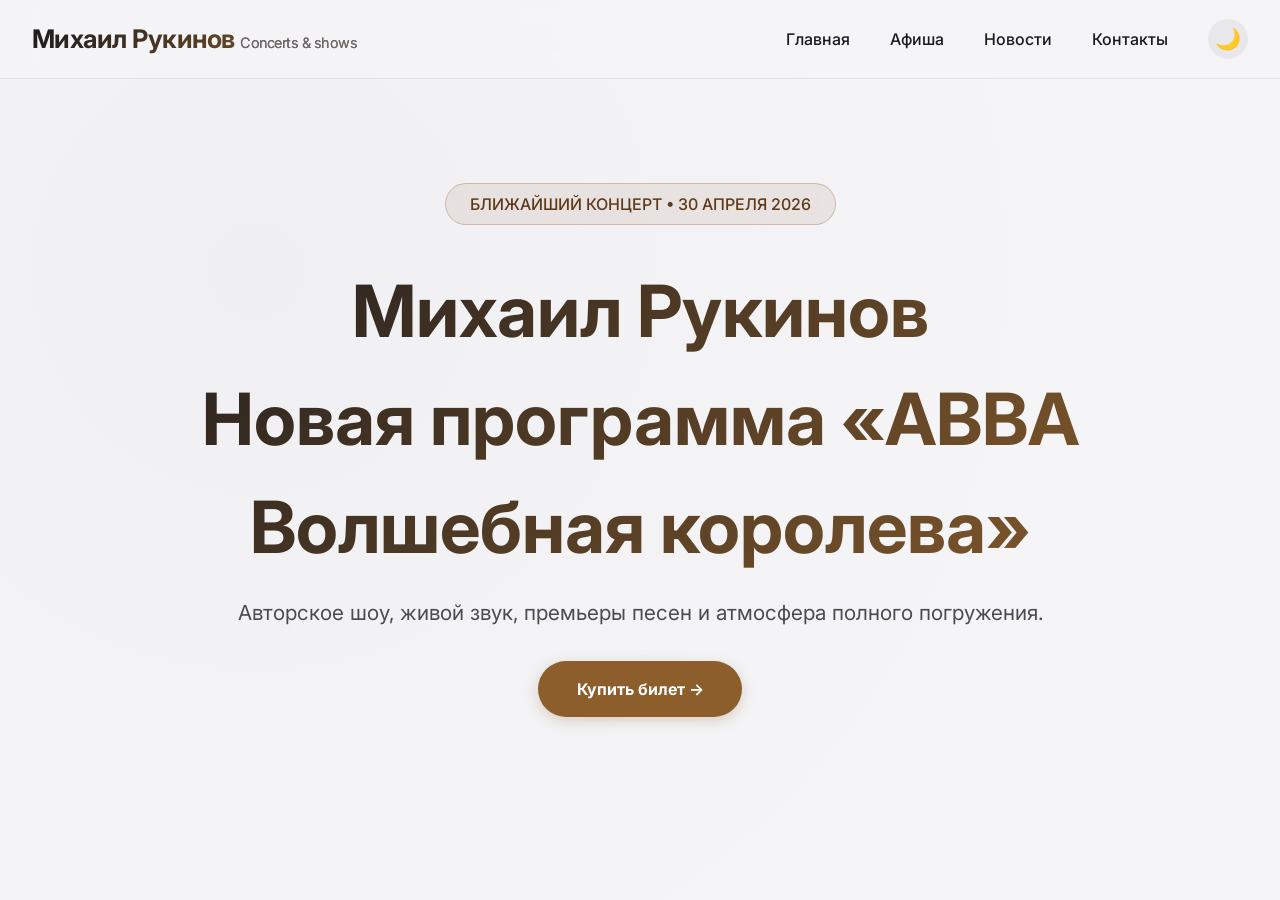
==== index.html @ a28a9538 "Update index.html" ====
<!DOCTYPE html>
<html lang="ru">
<head>
    <meta charset="UTF-8">
    <meta name="viewport" content="width=device-width, initial-scale=1.0, viewport-fit=cover">
    <title>Михаил Рукинов | Концерты и шоу</title>
    <link rel="preconnect" href="https://fonts.googleapis.com">
    <link rel="preconnect" href="https://fonts.gstatic.com" crossorigin>
    <link href="https://fonts.googleapis.com/css2?family=Inter:opsz,wght@14..32,300;14..32,400;14..32,600;14..32,700&display=swap" rel="stylesheet">
    <link rel="stylesheet" href="style.css">
    <style>
        /* СТИЛИ ДЛЯ ФОНОВЫХ ИЗОБРАЖЕНИЙ В КАРТОЧКАХ (в дополнение к style.css) */
        .concert-card {
            position: relative;          /* контекст для абсолютного позиционирования фона */
            background-size: cover;       /* растягиваем фото на всю карточку */
            background-position: center;  /* центрируем */
            background-repeat: no-repeat;
            isolation: isolate;           /* создаём новый контекст наложения */
            transition: transform 0.25s ease, box-shadow 0.25s ease;
        }

        /* затемняющий слой — полупрозрачный чёрный, чтобы текст читался */
        .concert-card::before {
            content: '';
            position: absolute;
            top: 0;
            left: 0;
            width: 100%;
            height: 100%;
            background-color: rgba(0, 0, 0, 0.45); /* приглушает яркость фото, можно регулировать */
            z-index: 1;                 /* над фоном, но под контентом */
            border-radius: inherit;
            pointer-events: none;       /* чтобы клики по кнопкам проходили */
            transition: background-color 0.2s ease;
        }

        /* весь контент карточки должен быть выше затемнения */
        .concert-card > * {
            position: relative;
            z-index: 2;
        }

        /* слегка усилим читаемость текста на фоне */
        .concert-card .concert-title,
        .concert-card .concert-date,
        .concert-card .concert-venue,
        .concert-card .price {
            text-shadow: 0 2px 6px rgba(0,0,0,0.5);
        }

        /* для светлой темы можно немного подкорректировать затемнение (не обязательно, но добавим адаптив) */
        body.light .concert-card::before {
            background-color: rgba(0, 0, 0, 0.35);
        }
        body.dark .concert-card::before {
            background-color: rgba(0, 0, 0, 0.55);
        }

        /* гарантируем, что кнопка остаётся кликабельной и поверх всего */
        .concert-card .btn-small {
            position: relative;
            z-index: 5;
        }
    </style>
</head>
<body>
<div class="snap-container">
    <!-- ШАПКА (фиксированная) -->
    <nav class="navbar">
        <div class="logo">Михаил Рукинов <span>Concerts & shows</span></div>
        <ul class="nav-links" id="navLinks">
            <li><a href="#home">Главная</a></li>
            <li><a href="#tour">Афиша</a></li>
            <li><a href="#news">Новости</a></li>
            <li><a href="#contact">Контакты</a></li>
            <li><button class="theme-toggle" id="themeToggle">🌙</button></li>
        </ul>
        <div class="burger" id="burger">
            <span></span><span></span><span></span>
        </div>
    </nav>

    <!-- БЛОК 1: ГЕРОЙ -->
    <section id="home" class="section">
        <div class="container hero">
            <div class="date-badge">БЛИЖАЙШИЙ КОНЦЕРТ • 30 АПРЕЛЯ 2026</div>
            <h1>Михаил Рукинов<br>Новая программа «ABBA<br>Волшебная королева»</h1>
            <p>Авторское шоу, живой звук, премьеры песен и атмосфера полного погружения.</p>
            <!-- ССЫЛКА ДЛЯ КНОПКИ "КУПИТЬ БИЛЕТ" В ГЛАВНОМ БЛОКЕ -->
            <a href="https://iframeab-pre11382.intickets.ru/seance/71257041/" class="btn" id="buyTicketBtn">Купить билет →</a>
        </div>
    </section>

    <!-- БЛОК 2: АФИША / ТУР -->
    <section id="tour" class="section">
        <div class="container">
            <h2 style="font-size: 2.2rem; margin-bottom: 0.5rem;">Афиша концертов</h2>
            <p style="margin-bottom: 2rem; color: #5A5A62;">Выберите дату и город</p>
            <div class="cards-grid">
                <!-- ВАЖНО: data-bg — сюда вставляйте ссылку на фото. 
                     Для демонстрации использованы бесплатные изображения с Unsplash, 
                     вы можете заменить их на свои ссылки. 
                     Фото приглушено с помощью ::before слоя -->
                <div class="concert-card" data-bg="https://downloader.disk.yandex.ru/i/aEAWLp_F109T_Q">
                    <h2 class="concert-title">ABBA Волшебная королева</h2>
                    <div class="concert-date">ЧТ, 30 АПРЕЛЯ 2026, 19:00</div>
                    <div class="concert-title">Орск</div>
                    <div class="concert-venue">ДК «Нефтехимиков»<br>Пр-кт Ленина, 41</div>
                    <div class="price">от 500 ₽</div>
                    <!-- ССЫЛКА ДЛЯ КНОПКИ "КУПИТЬ БИЛЕТ" НА КОНЦЕРТ В ОРСКЕ -->
                    <a href="https://iframeab-pre11382.intickets.ru/seance/71257041/" class="btn-small ticket-link">Купить билет</a>
                </div>
                <div class="concert-card" data-bg="https://images.unsplash.com/photo-1514525253161-7a46d19cd819?ixlib=rb-4.0.3&auto=format&fit=crop&w=1050&q=80">
                    <h2 class="concert-title">ABBA Волшебная королева</h2>
                    <div class="concert-date">ПН, 18 МАЯ 2026, 19:00</div>
                    <div class="concert-title">Казань</div>
                    <div class="concert-venue">ДК «Железнодорожников»</div>
                    <div class="price">от 1 000 ₽</div>
                    <!-- ССЫЛКА ДЛЯ КНОПКИ "КУПИТЬ БИЛЕТ" НА КОНЦЕРТ В КАЗАНИ -->
                    <a href="https://kzn.kassir.ru/koncert/abba-volshebnaya-koroleva#3488053" class="btn-small ticket-link">Купить билет</a>
                </div>
                <div class="concert-card" data-bg="https://images.unsplash.com/photo-1499364615650-ec38552f4f34?ixlib=rb-4.0.3&auto=format&fit=crop&w=1050&q=80">
                    <h2 class="concert-title">Жемчужины рока</h2>
                    <div class="concert-date">ЧТ, 12 НОЯБРЯ 2026, 19:00</div>
                    <div class="concert-title">Оренбург</div>
                    <div class="concert-venue">ДК и С «Газовик»<br>Ул. Чкалова, 1</div>
                    <div class="price">от 500 ₽</div>
                    <!-- ССЫЛКА ДЛЯ КНОПКИ "КУПИТЬ БИЛЕТ" НА КОНЦЕРТ В ОРЕНБУРГЕ -->
                    <a href="https://orenburg.kassir.ru/koncert/dkis-gazovik/mihail-rukinov-jemchujinyi-roka_2026-04-28" class="btn-small ticket-link">Купить билет</a>
                </div>
                <div class="concert-card" data-bg="https://images.unsplash.com/photo-1533174072545-7a4b6ad7a6c3?ixlib=rb-4.0.3&auto=format&fit=crop&w=1050&q=80">
                    <h2 class="concert-title">ABBA Волшебная королева</h2>
                    <div class="concert-date">ЧТ, 19 МАЯ 2026, 19:00</div>
                    <div class="concert-title">Йошкар-Ола</div>
                    <div class="concert-venue">ДК им. «В.И. Ленина»</div>
                    <div class="price">от 1 000 ₽</div>
                    <a href="https://yola.kassir.ru/koncert/abba-volshebnaya-koroleva-1" class="btn-small ticket-link">Купить билет</a>
                </div>
            </div>
        </div>
    </section>

    <!-- БЛОК 3: НОВОСТИ -->
    <section id="news" class="section">
        <div class="container">
            <h2 style="font-size: 2.2rem; margin-bottom: 2rem;">Новости</h2>
            <div class="news-list">
                <div class="news-item">
                    <div class="news-date">30 апреля 2026</div>
                    <h3 style="margin: 0.4rem 0;">«ABBA. Волшебная королева»</h3>
                    <p>Музыку "ABBA", одного из Величайших музыкальных коллективов современности, трудно отнести к какому-то одному определённому стилю и поэтому она никогда и никого не оставляет равнодушным. Это музыка вне стиля и времени - поистине классика современного искусства! Новая концертная шоу - программа скрипача Михаила Рукинова, как и все шоу артиста ярко и очень оригинально раскрывают многогранность неповторимой музыки группы и проходит "на одном дыхании" проникая в сердце каждого зрителя! Ведь ABBA это "Волшебная королева"!</p>
                </div>
            </div>
        </div>
    </section>

    <!-- БЛОК 4: КОНТАКТЫ -->
    <section id="contact" class="section">
        <div class="container">
            <h2 style="font-size: 2.2rem; margin-bottom: 1rem;">Контакты</h2>
            <p style="margin-bottom: 2rem;">Следите за новостями и анонсами</p>
            <div class="contacts-flex">
                <div class="social-links">
                    <a href="https://vk.ru/id140481392" target="_blank">VK</a>
                    <a href="https://t.me/Michaelrukinov" target="_blank">Telegram</a>
                </div>
                <div>
                    <p><strong>Телефон:</strong> <a href="tel:+79916814230" style="color:#8B5E2C; text-decoration:none;">+7-991-681-42-30</a></p>
                    <p><strong>Email:</strong> <a href="mailto:m.rukinov@example.com" style="color:#8B5E2C; text-decoration:none;">rumillini@yandex.ru</a></p>
                </div>
            </div>
            <footer>
                <p>© 2026 Михаил Рукинов — Все права защищены. Официальный сайт.</p>
            </footer>
        </div>
    </section>
</div>

<script>
    // Бургер-меню
    const burger = document.getElementById('burger');
    const navLinks = document.getElementById('navLinks');
    
    burger.addEventListener('click', () => {
        navLinks.classList.toggle('active');
        burger.classList.toggle('active');
    });

    // Закрывать меню после клика по ссылке (мобильная навигация)
    document.querySelectorAll('.nav-links a').forEach(link => {
        if (link.id !== 'themeToggle') {
            link.addEventListener('click', () => {
                navLinks.classList.remove('active');
                burger.classList.remove('active');
            });
        }
    });

    // Переключение темы
    const themeToggle = document.getElementById('themeToggle');
    const body = document.body;
    
    function setTheme(theme) {
        body.classList.remove('light', 'dark');
        body.classList.add(theme);
        themeToggle.textContent = theme === 'light' ? '🌙' : '☀️';
        localStorage.setItem('theme', theme);
    }
    
    const savedTheme = localStorage.getItem('theme') || 'light';
    setTheme(savedTheme);
    
    themeToggle.addEventListener('click', () => {
        const newTheme = body.classList.contains('light') ? 'dark' : 'light';
        setTheme(newTheme);
    });

    // Плавное появление секций
    const sections = document.querySelectorAll('.section');
    const observerOptions = { threshold: 0.2 };
    const observer = new IntersectionObserver((entries) => {
        entries.forEach(entry => {
            if (entry.isIntersecting) {
                entry.target.style.opacity = '1';
                entry.target.style.transform = 'translateY(0)';
            }
        });
    }, observerOptions);
    sections.forEach(section => {
        section.style.opacity = '0';
        section.style.transform = 'translateY(12px)';
        section.style.transition = 'opacity 0.5s ease, transform 0.5s ease';
        observer.observe(section);
    });
    setTimeout(() => {
        sections[0].style.opacity = '1';
        sections[0].style.transform = 'translateY(0)';
    }, 100);

    // === НОВЫЙ БЛОК: УСТАНОВКА ФОНОВЫХ ИЗОБРАЖЕНИЙ ПО data-bg ===
    // Проходим по всем карточкам и если есть data-bg — применяем как background-image
    document.addEventListener('DOMContentLoaded', function() {
        const cards = document.querySelectorAll('.concert-card');
        cards.forEach(card => {
            const bgUrl = card.getAttribute('data-bg');
            if (bgUrl) {
                card.style.backgroundImage = `url('${bgUrl}')`;
            }
        });
    });
    // Если карточки могут добавляться динамически (не в нашем случае), но сделаем надёжно.
    // Также можно сразу применить для уже существующих.
    (function applyBackgrounds() {
        const cards = document.querySelectorAll('.concert-card');
        cards.forEach(card => {
            const bgUrl = card.getAttribute('data-bg');
            if (bgUrl && !card.style.backgroundImage) {
                card.style.backgroundImage = `url('${bgUrl}')`;
            }
        });
    })();
</script>
</body>
</html>
---- style.css ----
* {
    margin: 0;
    padding: 0;
    box-sizing: border-box;
}

body {
    font-family: 'Inter', sans-serif;
    background-color: #F5F5F7;
    color: #1A1A1E;
    line-height: 1.5;
    overflow-x: hidden;
    transition: background-color 0.3s ease, color 0.3s ease;
}

/* Тёмная тема */
body.dark {
    background-color: #0A0A0C;
    color: #EDEDED;
}

/* Плавный скролл-снэп для блоков */
.snap-container {
    scroll-snap-type: y mandatory;
    overflow-y: scroll;
    height: 100vh;
    scroll-behavior: smooth;
}

.section {
    scroll-snap-align: start;
    min-height: 100vh;
    width: 100%;
    display: flex;
    align-items: center;
    justify-content: center;
    padding: 6rem 2rem;
    position: relative;
    isolation: isolate;
}

/* Светлый градиентный фон */
.section::before {
    content: '';
    position: absolute;
    inset: 0;
    background: radial-gradient(circle at 20% 30%, rgba(0, 0, 0, 0.02), transparent 70%);
    z-index: -2;
}

body.dark .section::before {
    background: radial-gradient(circle at 20% 30%, rgba(255, 200, 100, 0.05), transparent 70%);
}

/* Стили меню (светлая тема) */
.navbar {
    position: fixed;
    top: 0;
    left: 0;
    width: 100%;
    display: flex;
    justify-content: space-between;
    align-items: center;
    padding: 1.2rem 2rem;
    background: rgba(245, 245, 247, 0.85);
    backdrop-filter: blur(16px);
    z-index: 1000;
    border-bottom: 1px solid rgba(0, 0, 0, 0.08);
    transition: background 0.3s ease, border-color 0.3s ease;
}

body.dark .navbar {
    background: rgba(10, 10, 12, 0.75);
    border-bottom: 1px solid rgba(255, 255, 255, 0.08);
}

.logo {
    font-size: 1.6rem;
    font-weight: 700;
    letter-spacing: -0.02em;
    background: linear-gradient(135deg, #1A1A1E, #8B5E2C);
    -webkit-background-clip: text;
    background-clip: text;
    color: transparent;
}

body.dark .logo {
    background: linear-gradient(135deg, #FFFFFF, #E4B363);
    -webkit-background-clip: text;
    background-clip: text;
    color: transparent;
}

.logo span {
    font-weight: 400;
    font-size: 0.9rem;
    background: none;
    -webkit-background-clip: unset;
    background-clip: unset;
    color: #6B6B76;
}

body.dark .logo span {
    color: #AAAAAA;
}

/* Десктопное меню */
.nav-links {
    display: flex;
    gap: 2.5rem;
    list-style: none;
    align-items: center;
}

.nav-links a {
    color: #1A1A1E;
    text-decoration: none;
    font-weight: 500;
    transition: 0.2s;
    font-size: 1rem;
}

body.dark .nav-links a {
    color: #EDEDED;
}

.nav-links a:hover {
    color: #8B5E2C;
}

body.dark .nav-links a:hover {
    color: #E4B363;
}

/* Кнопка переключения темы */
.theme-toggle {
    background: transparent;
    border: none;
    cursor: pointer;
    font-size: 1.3rem;
    padding: 0;
    width: 40px;
    height: 40px;
    border-radius: 50%;
    display: flex;
    align-items: center;
    justify-content: center;
    transition: 0.2s;
    background: rgba(0, 0, 0, 0.05);
}

body.dark .theme-toggle {
    background: rgba(255, 255, 255, 0.1);
}

.theme-toggle:hover {
    transform: scale(1.05);
}

/* Бургер (скрыт на десктопе) */
.burger {
    display: none;
    flex-direction: column;
    cursor: pointer;
    gap: 6px;
}

.burger span {
    width: 28px;
    height: 2px;
    background-color: #1A1A1E;
    transition: 0.2s;
}

body.dark .burger span {
    background-color: #EDEDED;
}

/* Мобильное меню (выдвижное) */
@media (max-width: 768px) {
    .nav-links {
        position: fixed;
        top: 0;
        right: -100%;
        width: 70%;
        max-width: 280px;
        height: 100vh;
        background: rgba(255, 255, 255, 0.98);
        backdrop-filter: blur(20px);
        flex-direction: column;
        align-items: center;
        justify-content: center;
        gap: 2rem;
        transition: 0.4s ease;
        z-index: 1001;
        border-left: 1px solid rgba(139, 94, 44, 0.2);
        box-shadow: -5px 0 30px rgba(0,0,0,0.05);
    }

    body.dark .nav-links {
        background: rgba(0, 0, 0, 0.95);
        border-left: 1px solid rgba(228, 179, 99, 0.3);
    }

    .nav-links.active {
        right: 0;
    }

    .burger {
        display: flex;
        z-index: 1002;
    }

    .burger.active span:nth-child(1) {
        transform: rotate(45deg) translate(6px, 6px);
    }
    .burger.active span:nth-child(2) {
        opacity: 0;
    }
    .burger.active span:nth-child(3) {
        transform: rotate(-45deg) translate(6px, -6px);
    }
}

/* Контейнеры контента */
.container {
    max-width: 1280px;
    width: 100%;
    margin: 0 auto;
}

.hero {
    text-align: center;
}
.hero h1 {
    font-size: clamp(2.5rem, 8vw, 4.5rem);
    font-weight: 700;
    background: linear-gradient(135deg, #1A1A1E, #8B5E2C);
    -webkit-background-clip: text;
    background-clip: text;
    color: transparent;
    margin-bottom: 1rem;
}

body.dark .hero h1 {
    background: linear-gradient(135deg, #FFFFFF, #E4B363);
    -webkit-background-clip: text;
    background-clip: text;
    color: transparent;
}

.hero p {
    font-size: clamp(1rem, 4vw, 1.3rem);
    color: #4A4A50;
    margin-bottom: 2rem;
}

body.dark .hero p {
    color: #CCCCCC;
}

.date-badge {
    display: inline-block;
    background: rgba(139, 94, 44, 0.1);
    backdrop-filter: blur(4px);
    padding: 0.5rem 1.5rem;
    border-radius: 40px;
    border: 1px solid rgba(139, 94, 44, 0.3);
    font-weight: 500;
    margin-bottom: 2rem;
    color: #5E3A1A;
}

body.dark .date-badge {
    background: rgba(228, 179, 99, 0.15);
    border: 1px solid rgba(228, 179, 99, 0.5);
    color: #E4B363;
}

.btn {
    display: inline-block;
    background: #8B5E2C;
    color: #FFFFFF;
    padding: 1rem 2.4rem;
    border-radius: 50px;
    font-weight: 700;
    text-decoration: none;
    transition: 0.2s;
    box-shadow: 0 4px 14px rgba(139, 94, 44, 0.25);
}
.btn:hover {
    background: #6F4A20;
    transform: scale(1.02);
}

body.dark .btn {
    background: #E4B363;
    color: #0A0A0C;
    box-shadow: 0 4px 14px rgba(228, 179, 99, 0.3);
}

body.dark .btn:hover {
    background: #f5c478;
}

/* Карточки концертов (светлый стиль) */
.cards-grid {
    display: grid;
    grid-template-columns: repeat(auto-fit, minmax(280px, 1fr));
    gap: 2rem;
    margin-top: 2rem;
}
.concert-card {
    background: rgba(255, 255, 255, 0.7);
    backdrop-filter: blur(12px);
    border-radius: 32px;
    padding: 1.8rem;
    border: 1px solid rgba(0, 0, 0, 0.08);
    transition: 0.2s;
    box-shadow: 0 8px 20px rgba(0,0,0,0.02);
}

body.dark .concert-card {
    background: rgba(20, 20, 28, 0.6);
    border: 1px solid rgba(255,255,255,0.1);
}

.concert-card:hover {
    border-color: rgba(139, 94, 44, 0.4);
    transform: translateY(-6px);
    box-shadow: 0 20px 30px rgba(0,0,0,0.05);
}

body.dark .concert-card:hover {
    border-color: rgba(228,179,99,0.6);
}

.concert-date {
    font-size: 0.85rem;
    text-transform: uppercase;
    letter-spacing: 2px;
    color: #8B5E2C;
    font-weight: 600;
}

body.dark .concert-date {
    color: #E4B363;
}

.concert-title {
    font-size: 1.7rem;
    margin: 0.5rem 0;
    color: #1A1A1E;
}

body.dark .concert-title {
    color: #EDEDED;
}

.concert-venue {
    color: #5A5A62;
    margin-bottom: 1.5rem;
}

body.dark .concert-venue {
    color: #AAAAAA;
}

.price {
    font-weight: 700;
    font-size: 1.3rem;
    margin: 1rem 0;
    color: #1A1A1E;
}

body.dark .price {
    color: #EDEDED;
}

.btn-small {
    background: transparent;
    border: 1px solid #8B5E2C;
    color: #8B5E2C;
    padding: 0.6rem 1.2rem;
    border-radius: 40px;
    text-decoration: none;
    font-weight: 500;
    transition: 0.2s;
    display: inline-block;
}
.btn-small:hover {
    background: #8B5E2C;
    color: #FFFFFF;
}

body.dark .btn-small {
    border: 1px solid #E4B363;
    color: #E4B363;
}

body.dark .btn-small:hover {
    background: #E4B363;
    color: #0A0A0C;
}

/* новости */
.news-list {
    display: flex;
    flex-direction: column;
    gap: 1.5rem;
}
.news-item {
    background: rgba(255, 255, 255, 0.7);
    backdrop-filter: blur(8px);
    border-radius: 24px;
    padding: 1.2rem 1.8rem;
    border-left: 4px solid #8B5E2C;
    box-shadow: 0 4px 12px rgba(0,0,0,0.02);
}

body.dark .news-item {
    background: rgba(20, 20, 28, 0.5);
    border-left: 4px solid #E4B363;
}

.news-date {
    font-size: 0.8rem;
    color: #8B5E2C;
    font-weight: 600;
}

body.dark .news-date {
    color: #E4B363;
}

/* подвал / контакты */
.contacts-flex {
    display: flex;
    flex-wrap: wrap;
    justify-content: space-between;
    gap: 2rem;
    margin-top: 2rem;
}
.social-links a {
    color: #1A1A1E;
    text-decoration: none;
    display: inline-block;
    margin-right: 1.5rem;
    font-weight: 500;
    border-bottom: 1px dotted rgba(139, 94, 44, 0.5);
}
.social-links a:hover {
    color: #8B5E2C;
}

body.dark .social-links a {
    color: #EDEDED;
    border-bottom: 1px dotted rgba(228,179,99,0.5);
}

body.dark .social-links a:hover {
    color: #E4B363;
}

footer {
    text-align: center;
    margin-top: 3rem;
    font-size: 0.8rem;
    opacity: 0.7;
    color: #4A4A50;
}

body.dark footer {
    color: #AAAAAA;
}

/* Убираем лишний отступ внизу */
#contact {
    padding-bottom: 3rem;
}

@media (max-width: 768px) {
    .section {
        padding: 4rem 1.5rem;
    }
    .navbar {
        padding: 1rem 1.2rem;
    }
    .logo {
        font-size: 1.3rem;
    }
}
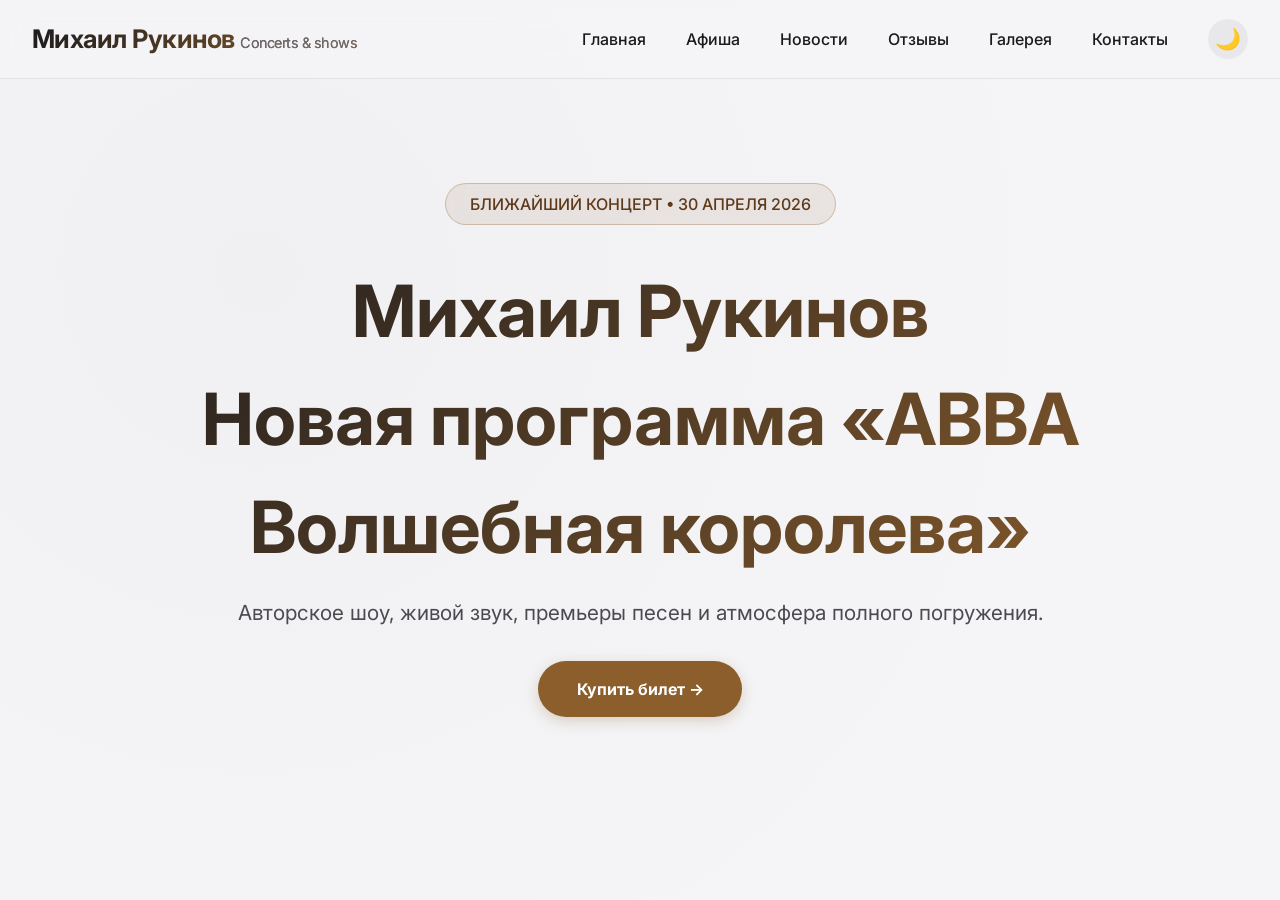
==== commit cc8e45b8: "Update index.html" ====
--- a/index.html
+++ b/index.html
@@ -8,60 +8,6 @@
     <link rel="preconnect" href="https://fonts.gstatic.com" crossorigin>
     <link href="https://fonts.googleapis.com/css2?family=Inter:opsz,wght@14..32,300;14..32,400;14..32,600;14..32,700&display=swap" rel="stylesheet">
     <link rel="stylesheet" href="style.css">
-    <style>
-        /* СТИЛИ ДЛЯ ФОНОВЫХ ИЗОБРАЖЕНИЙ В КАРТОЧКАХ (в дополнение к style.css) */
-        .concert-card {
-            position: relative;          /* контекст для абсолютного позиционирования фона */
-            background-size: cover;       /* растягиваем фото на всю карточку */
-            background-position: center;  /* центрируем */
-            background-repeat: no-repeat;
-            isolation: isolate;           /* создаём новый контекст наложения */
-            transition: transform 0.25s ease, box-shadow 0.25s ease;
-        }
-
-        /* затемняющий слой — полупрозрачный чёрный, чтобы текст читался */
-        .concert-card::before {
-            content: '';
-            position: absolute;
-            top: 0;
-            left: 0;
-            width: 100%;
-            height: 100%;
-            background-color: rgba(0, 0, 0, 0.45); /* приглушает яркость фото, можно регулировать */
-            z-index: 1;                 /* над фоном, но под контентом */
-            border-radius: inherit;
-            pointer-events: none;       /* чтобы клики по кнопкам проходили */
-            transition: background-color 0.2s ease;
-        }
-
-        /* весь контент карточки должен быть выше затемнения */
-        .concert-card > * {
-            position: relative;
-            z-index: 2;
-        }
-
-        /* слегка усилим читаемость текста на фоне */
-        .concert-card .concert-title,
-        .concert-card .concert-date,
-        .concert-card .concert-venue,
-        .concert-card .price {
-            text-shadow: 0 2px 6px rgba(0,0,0,0.5);
-        }
-
-        /* для светлой темы можно немного подкорректировать затемнение (не обязательно, но добавим адаптив) */
-        body.light .concert-card::before {
-            background-color: rgba(0, 0, 0, 0.35);
-        }
-        body.dark .concert-card::before {
-            background-color: rgba(0, 0, 0, 0.55);
-        }
-
-        /* гарантируем, что кнопка остаётся кликабельной и поверх всего */
-        .concert-card .btn-small {
-            position: relative;
-            z-index: 5;
-        }
-    </style>
 </head>
 <body>
 <div class="snap-container">
@@ -72,6 +18,8 @@
             <li><a href="#home">Главная</a></li>
             <li><a href="#tour">Афиша</a></li>
             <li><a href="#news">Новости</a></li>
+            <li><a href="#reviews">Отзывы</a></li>
+            <li><a href="#gallery" class="gallery-link">Галерея</a></li>
             <li><a href="#contact">Контакты</a></li>
             <li><button class="theme-toggle" id="themeToggle">🌙</button></li>
         </ul>
@@ -86,7 +34,6 @@
             <div class="date-badge">БЛИЖАЙШИЙ КОНЦЕРТ • 30 АПРЕЛЯ 2026</div>
             <h1>Михаил Рукинов<br>Новая программа «ABBA<br>Волшебная королева»</h1>
             <p>Авторское шоу, живой звук, премьеры песен и атмосфера полного погружения.</p>
-            <!-- ССЫЛКА ДЛЯ КНОПКИ "КУПИТЬ БИЛЕТ" В ГЛАВНОМ БЛОКЕ -->
             <a href="https://iframeab-pre11382.intickets.ru/seance/71257041/" class="btn" id="buyTicketBtn">Купить билет →</a>
         </div>
     </section>
@@ -97,17 +44,12 @@
             <h2 style="font-size: 2.2rem; margin-bottom: 0.5rem;">Афиша концертов</h2>
             <p style="margin-bottom: 2rem; color: #5A5A62;">Выберите дату и город</p>
             <div class="cards-grid">
-                <!-- ВАЖНО: data-bg — сюда вставляйте ссылку на фото. 
-                     Для демонстрации использованы бесплатные изображения с Unsplash, 
-                     вы можете заменить их на свои ссылки. 
-                     Фото приглушено с помощью ::before слоя -->
-                <div class="concert-card" data-bg="https://downloader.disk.yandex.ru/i/aEAWLp_F109T_Q">
+                <div class="concert-card" data-bg="https://drive.google.com/file/d/1NqHQCZ2s9jXVpFyjVs-FlY0ZE-7fUaK5/view?usp=drivesdk">
                     <h2 class="concert-title">ABBA Волшебная королева</h2>
                     <div class="concert-date">ЧТ, 30 АПРЕЛЯ 2026, 19:00</div>
                     <div class="concert-title">Орск</div>
                     <div class="concert-venue">ДК «Нефтехимиков»<br>Пр-кт Ленина, 41</div>
                     <div class="price">от 500 ₽</div>
-                    <!-- ССЫЛКА ДЛЯ КНОПКИ "КУПИТЬ БИЛЕТ" НА КОНЦЕРТ В ОРСКЕ -->
                     <a href="https://iframeab-pre11382.intickets.ru/seance/71257041/" class="btn-small ticket-link">Купить билет</a>
                 </div>
                 <div class="concert-card" data-bg="https://images.unsplash.com/photo-1514525253161-7a46d19cd819?ixlib=rb-4.0.3&auto=format&fit=crop&w=1050&q=80">
@@ -116,7 +58,6 @@
                     <div class="concert-title">Казань</div>
                     <div class="concert-venue">ДК «Железнодорожников»</div>
                     <div class="price">от 1 000 ₽</div>
-                    <!-- ССЫЛКА ДЛЯ КНОПКИ "КУПИТЬ БИЛЕТ" НА КОНЦЕРТ В КАЗАНИ -->
                     <a href="https://kzn.kassir.ru/koncert/abba-volshebnaya-koroleva#3488053" class="btn-small ticket-link">Купить билет</a>
                 </div>
                 <div class="concert-card" data-bg="https://images.unsplash.com/photo-1499364615650-ec38552f4f34?ixlib=rb-4.0.3&auto=format&fit=crop&w=1050&q=80">
@@ -125,7 +66,6 @@
                     <div class="concert-title">Оренбург</div>
                     <div class="concert-venue">ДК и С «Газовик»<br>Ул. Чкалова, 1</div>
                     <div class="price">от 500 ₽</div>
-                    <!-- ССЫЛКА ДЛЯ КНОПКИ "КУПИТЬ БИЛЕТ" НА КОНЦЕРТ В ОРЕНБУРГЕ -->
                     <a href="https://orenburg.kassir.ru/koncert/dkis-gazovik/mihail-rukinov-jemchujinyi-roka_2026-04-28" class="btn-small ticket-link">Купить билет</a>
                 </div>
                 <div class="concert-card" data-bg="https://images.unsplash.com/photo-1533174072545-7a4b6ad7a6c3?ixlib=rb-4.0.3&auto=format&fit=crop&w=1050&q=80">
@@ -154,7 +94,70 @@
         </div>
     </section>
 
-    <!-- БЛОК 4: КОНТАКТЫ -->
+    <!-- БЛОК 4: ОТЗЫВЫ -->
+    <section id="reviews" class="section">
+        <div class="container">
+            <h2 style="font-size: 2.2rem; margin-bottom: 1rem;">Отзывы</h2>
+            <p style="margin-bottom: 1rem;">Оставьте свой отзыв о концерте</p>
+            
+            <div class="reviews-container">
+                <div class="review-form">
+                    <div class="form-group">
+                        <label>Ваше имя</label>
+                        <input type="text" id="reviewName" placeholder="Введите ваше имя" maxlength="50">
+                    </div>
+                    <div class="form-group">
+                        <label>Оценка</label>
+                        <div class="rating-input" id="ratingInput">
+                            <span class="star-rating" data-rating="1">☆</span>
+                            <span class="star-rating" data-rating="2">☆</span>
+                            <span class="star-rating" data-rating="3">☆</span>
+                            <span class="star-rating" data-rating="4">☆</span>
+                            <span class="star-rating" data-rating="5">☆</span>
+                        </div>
+                    </div>
+                    <div class="form-group">
+                        <label>Ваш отзыв</label>
+                        <textarea id="reviewText" rows="4" placeholder="Поделитесь впечатлениями..."></textarea>
+                    </div>
+                    <button class="btn" id="submitReview">Оставить отзыв</button>
+                </div>
+                
+                <div class="reviews-list" id="reviewsList"></div>
+            </div>
+        </div>
+    </section>
+
+    <!-- БЛОК 5: ГАЛЕРЕЯ -->
+    <section id="gallery" class="section">
+        <div class="container">
+            <h2 style="font-size: 2.2rem; margin-bottom: 1rem;">Галерея</h2>
+            <p style="margin-bottom: 1rem;">Фото и видео с концертов</p>
+            
+            <!-- Панель администратора (изначально скрыта) -->
+            <div class="admin-panel hidden" id="adminPanel">
+                <div class="admin-login" id="adminLoginForm">
+                    <input type="password" id="adminPassword" placeholder="Введите пароль" autocomplete="off">
+                    <button class="btn-small" id="loginBtn">Войти</button>
+                    <button class="btn-small" id="logoutBtn" style="display:none;">Выйти</button>
+                </div>
+                <div class="admin-upload-area hidden" id="adminUploadArea">
+                    <div class="admin-controls">
+                        <label class="file-label" for="mediaUpload">📸 Выбрать файлы</label>
+                        <input type="file" id="mediaUpload" accept="image/*,video/*" multiple>
+                        <button class="btn-small" id="uploadBtn">Загрузить</button>
+                    </div>
+                    <div class="preview-container" id="previewContainer"></div>
+                </div>
+            </div>
+            
+            <button class="btn-small" id="showAdminBtn" style="margin-bottom: 1.5rem;">🔐 Админ</button>
+            
+            <div class="gallery-grid" id="galleryGrid"></div>
+        </div>
+    </section>
+
+    <!-- БЛОК 6: КОНТАКТЫ -->
     <section id="contact" class="section">
         <div class="container">
             <h2 style="font-size: 2.2rem; margin-bottom: 1rem;">Контакты</h2>
@@ -166,7 +169,7 @@
                 </div>
                 <div>
                     <p><strong>Телефон:</strong> <a href="tel:+79916814230" style="color:#8B5E2C; text-decoration:none;">+7-991-681-42-30</a></p>
-                    <p><strong>Email:</strong> <a href="mailto:m.rukinov@example.com" style="color:#8B5E2C; text-decoration:none;">rumillini@yandex.ru</a></p>
+                    <p><strong>Email:</strong> <a href="mailto:rumillini@yandex.ru" style="color:#8B5E2C; text-decoration:none;">rumillini@yandex.ru</a></p>
                 </div>
             </div>
             <footer>
@@ -174,6 +177,14 @@
             </footer>
         </div>
     </section>
+</div>
+
+<!-- Лайтбокс -->
+<div class="lightbox" id="lightbox">
+    <div class="lightbox-close" id="lightboxClose">×</div>
+    <div class="lightbox-prev" id="lightboxPrev">←</div>
+    <div class="lightbox-next" id="lightboxNext">→</div>
+    <div class="lightbox-content" id="lightboxContent"></div>
 </div>
 
 <script>
@@ -186,7 +197,6 @@
         burger.classList.toggle('active');
     });
 
-    // Закрывать меню после клика по ссылке (мобильная навигация)
     document.querySelectorAll('.nav-links a').forEach(link => {
         if (link.id !== 'themeToggle') {
             link.addEventListener('click', () => {
@@ -237,28 +247,307 @@
         sections[0].style.transform = 'translateY(0)';
     }, 100);
 
-    // === НОВЫЙ БЛОК: УСТАНОВКА ФОНОВЫХ ИЗОБРАЖЕНИЙ ПО data-bg ===
-    // Проходим по всем карточкам и если есть data-bg — применяем как background-image
-    document.addEventListener('DOMContentLoaded', function() {
-        const cards = document.querySelectorAll('.concert-card');
-        cards.forEach(card => {
-            const bgUrl = card.getAttribute('data-bg');
-            if (bgUrl) {
-                card.style.backgroundImage = `url('${bgUrl}')`;
+    // ===== ОТЗЫВЫ =====
+    let selectedRating = 0;
+    const stars = document.querySelectorAll('.star-rating');
+    const ratingInput = document.getElementById('ratingInput');
+    const reviewName = document.getElementById('reviewName');
+    const reviewText = document.getElementById('reviewText');
+    const submitReview = document.getElementById('submitReview');
+    const reviewsList = document.getElementById('reviewsList');
+
+    // Загрузка отзывов из localStorage
+    function loadReviews() {
+        const reviews = JSON.parse(localStorage.getItem('reviews') || '[]');
+        reviewsList.innerHTML = '';
+        reviews.reverse().forEach(review => {
+            const card = document.createElement('div');
+            card.className = 'review-card';
+            card.innerHTML = `
+                <div class="review-header">
+                    <span class="review-name">${escapeHtml(review.name)}</span>
+                    <span class="review-stars">${'★'.repeat(review.rating)}${'☆'.repeat(5-review.rating)}</span>
+                </div>
+                <div class="review-date">${review.date}</div>
+                <div class="review-text">${escapeHtml(review.text)}</div>
+            `;
+            reviewsList.appendChild(card);
+        });
+    }
+
+    function escapeHtml(text) {
+        const div = document.createElement('div');
+        div.textContent = text;
+        return div.innerHTML;
+    }
+
+    stars.forEach(star => {
+        star.addEventListener('click', () => {
+            selectedRating = parseInt(star.dataset.rating);
+            updateStars();
+        });
+        star.addEventListener('mouseenter', () => {
+            const rating = parseInt(star.dataset.rating);
+            stars.forEach((s, i) => {
+                s.textContent = i < rating ? '★' : '☆';
+                s.style.color = i < rating ? '#E4B363' : '#ccc';
+            });
+        });
+    });
+
+    ratingInput.addEventListener('mouseleave', updateStars);
+
+    function updateStars() {
+        stars.forEach((s, i) => {
+            s.textContent = i < selectedRating ? '★' : '☆';
+            s.style.color = i < selectedRating ? '#E4B363' : '#ccc';
+        });
+    }
+
+    submitReview.addEventListener('click', () => {
+        const name = reviewName.value.trim();
+        const text = reviewText.value.trim();
+        
+        if (!name) {
+            alert('Пожалуйста, введите ваше имя');
+            return;
+        }
+        if (selectedRating === 0) {
+            alert('Пожалуйста, поставьте оценку');
+            return;
+        }
+        if (!text) {
+            alert('Пожалуйста, напишите отзыв');
+            return;
+        }
+
+        const reviews = JSON.parse(localStorage.getItem('reviews') || '[]');
+        const newReview = {
+            name: name,
+            rating: selectedRating,
+            text: text,
+            date: new Date().toLocaleDateString('ru-RU')
+        };
+        reviews.push(newReview);
+        localStorage.setItem('reviews', JSON.stringify(reviews));
+
+        reviewName.value = '';
+        reviewText.value = '';
+        selectedRating = 0;
+        updateStars();
+        loadReviews();
+    });
+
+    loadReviews();
+
+    // ===== ГАЛЕРЕЯ =====
+    const ADMIN_PASSWORD = 'google404@';
+    let isAdmin = false;
+    let galleryItems = JSON.parse(localStorage.getItem('gallery') || '[]');
+    let selectedFiles = [];
+    let currentLightboxIndex = 0;
+
+    const adminPanel = document.getElementById('adminPanel');
+    const showAdminBtn = document.getElementById('showAdminBtn');
+    const adminLoginForm = document.getElementById('adminLoginForm');
+    const adminPassword = document.getElementById('adminPassword');
+    const loginBtn = document.getElementById('loginBtn');
+    const logoutBtn = document.getElementById('logoutBtn');
+    const adminUploadArea = document.getElementById('adminUploadArea');
+    const mediaUpload = document.getElementById('mediaUpload');
+    const uploadBtn = document.getElementById('uploadBtn');
+    const previewContainer = document.getElementById('previewContainer');
+    const galleryGrid = document.getElementById('galleryGrid');
+    const lightbox = document.getElementById('lightbox');
+    const lightboxContent = document.getElementById('lightboxContent');
+    const lightboxClose = document.getElementById('lightboxClose');
+    const lightboxPrev = document.getElementById('lightboxPrev');
+    const lightboxNext = document.getElementById('lightboxNext');
+
+    showAdminBtn.addEventListener('click', () => {
+        adminPanel.classList.toggle('hidden');
+    });
+
+    loginBtn.addEventListener('click', () => {
+        if (adminPassword.value === ADMIN_PASSWORD) {
+            isAdmin = true;
+            adminLoginForm.style.display = 'none';
+            logoutBtn.style.display = 'inline-block';
+            adminUploadArea.classList.remove('hidden');
+            adminPassword.value = '';
+            renderGallery();
+        } else {
+            alert('Неверный пароль');
+        }
+    });
+
+    logoutBtn.addEventListener('click', () => {
+        isAdmin = false;
+        adminLoginForm.style.display = 'flex';
+        logoutBtn.style.display = 'none';
+        adminUploadArea.classList.add('hidden');
+        renderGallery();
+    });
+
+    mediaUpload.addEventListener('change', (e) => {
+        selectedFiles = Array.from(e.target.files);
+        renderPreview();
+    });
+
+    function renderPreview() {
+        previewContainer.innerHTML = '';
+        selectedFiles.forEach((file, index) => {
+            const isVideo = file.type.startsWith('video/');
+            const url = URL.createObjectURL(file);
+            const previewItem = document.createElement('div');
+            previewItem.className = 'preview-item';
+            previewItem.innerHTML = `
+                ${isVideo ? `<video src="${url}"></video>` : `<img src="${url}" alt="preview">`}
+                <button class="remove-preview" data-index="${index}">×</button>
+            `;
+            previewContainer.appendChild(previewItem);
+        });
+
+        document.querySelectorAll('.remove-preview').forEach(btn => {
+            btn.addEventListener('click', (e) => {
+                const index = parseInt(e.target.dataset.index);
+                selectedFiles.splice(index, 1);
+                renderPreview();
+                updateFileInput();
+            });
+        });
+    }
+
+    function updateFileInput() {
+        const dt = new DataTransfer();
+        selectedFiles.forEach(file => dt.items.add(file));
+        mediaUpload.files = dt.files;
+    }
+
+    uploadBtn.addEventListener('click', () => {
+        if (!isAdmin) {
+            alert('Требуется авторизация');
+            return;
+        }
+        if (selectedFiles.length === 0) {
+            alert('Выберите файлы для загрузки');
+            return;
+        }
+
+        selectedFiles.forEach(file => {
+            const reader = new FileReader();
+            reader.onload = (e) => {
+                const isVideo = file.type.startsWith('video/');
+                galleryItems.push({
+                    type: isVideo ? 'video' : 'image',
+                    url: e.target.result,
+                    name: file.name,
+                    date: new Date().toISOString()
+                });
+                if (galleryItems.length === selectedFiles.length) {
+                    saveGallery();
+                    selectedFiles = [];
+                    mediaUpload.value = '';
+                    previewContainer.innerHTML = '';
+                    renderGallery();
+                }
+            };
+            reader.readAsDataURL(file);
+        });
+    });
+
+    function saveGallery() {
+        localStorage.setItem('gallery', JSON.stringify(galleryItems));
+    }
+
+    function renderGallery() {
+        galleryGrid.innerHTML = '';
+        galleryItems.forEach((item, index) => {
+            const galleryItem = document.createElement('div');
+            galleryItem.className = 'gallery-item';
+            galleryItem.setAttribute('data-type', item.type);
+            galleryItem.innerHTML = item.type === 'video' 
+                ? `<video src="${item.url}" preload="metadata"></video>` 
+                : `<img src="${item.url}" alt="gallery image" loading="lazy">`;
+            
+            if (isAdmin) {
+                const deleteBtn = document.createElement('button');
+                deleteBtn.className = 'delete-media-btn';
+                deleteBtn.textContent = 'Удалить';
+                deleteBtn.onclick = (e) => {
+                    e.stopPropagation();
+                    galleryItems.splice(index, 1);
+                    saveGallery();
+                    renderGallery();
+                };
+                galleryItem.appendChild(deleteBtn);
             }
-        });
-    });
-    // Если карточки могут добавляться динамически (не в нашем случае), но сделаем надёжно.
-    // Также можно сразу применить для уже существующих.
-    (function applyBackgrounds() {
-        const cards = document.querySelectorAll('.concert-card');
-        cards.forEach(card => {
-            const bgUrl = card.getAttribute('data-bg');
-            if (bgUrl && !card.style.backgroundImage) {
-                card.style.backgroundImage = `url('${bgUrl}')`;
+
+            galleryItem.addEventListener('click', () => {
+                openLightbox(index);
+            });
+            galleryGrid.appendChild(galleryItem);
+        });
+    }
+
+    function openLightbox(index) {
+        currentLightboxIndex = index;
+        updateLightboxContent();
+        lightbox.classList.add('active');
+    }
+
+    function updateLightboxContent() {
+        const item = galleryItems[currentLightboxIndex];
+        lightboxContent.innerHTML = item.type === 'video'
+            ? `<video src="${item.url}" controls autoplay></video>`
+            : `<img src="${item.url}" alt="lightbox image">`;
+    }
+
+    lightboxClose.addEventListener('click', () => {
+        lightbox.classList.remove('active');
+        lightboxContent.innerHTML = '';
+    });
+
+    lightboxPrev.addEventListener('click', () => {
+        if (currentLightboxIndex > 0) {
+            currentLightboxIndex--;
+            updateLightboxContent();
+        }
+    });
+
+    lightboxNext.addEventListener('click', () => {
+        if (currentLightboxIndex < galleryItems.length - 1) {
+            currentLightboxIndex++;
+            updateLightboxContent();
+        }
+    });
+
+    lightbox.addEventListener('click', (e) => {
+        if (e.target === lightbox) {
+            lightbox.classList.remove('active');
+            lightboxContent.innerHTML = '';
+        }
+    });
+
+    document.addEventListener('keydown', (e) => {
+        if (!lightbox.classList.contains('active')) return;
+        if (e.key === 'Escape') {
+            lightbox.classList.remove('active');
+            lightboxContent.innerHTML = '';
+        } else if (e.key === 'ArrowLeft') {
+            if (currentLightboxIndex > 0) {
+                currentLightboxIndex--;
+                updateLightboxContent();
             }
-        });
-    })();
+        } else if (e.key === 'ArrowRight') {
+            if (currentLightboxIndex < galleryItems.length - 1) {
+                currentLightboxIndex++;
+                updateLightboxContent();
+            }
+        }
+    });
+
+    renderGallery();
 </script>
 </body>
-</html>
+    </html>
--- a/style.css
+++ b/style.css
@@ -489,4 +489,443 @@
     .logo {
         font-size: 1.3rem;
     }
-}+}
+/* ===== ГАЛЕРЕЯ ===== */
+.gallery-grid {
+    display: grid;
+    grid-template-columns: repeat(auto-fill, minmax(280px, 1fr));
+    gap: 1.5rem;
+    margin-top: 2rem;
+}
+
+.gallery-item {
+    position: relative;
+    border-radius: 20px;
+    overflow: hidden;
+    aspect-ratio: 1 / 1;
+    cursor: pointer;
+    background: rgba(255, 255, 255, 0.5);
+    backdrop-filter: blur(4px);
+    border: 1px solid rgba(139, 94, 44, 0.2);
+    transition: 0.3s;
+}
+
+body.dark .gallery-item {
+    background: rgba(20, 20, 28, 0.5);
+    border-color: rgba(228, 179, 99, 0.3);
+}
+
+.gallery-item:hover {
+    transform: scale(1.02);
+    box-shadow: 0 12px 30px rgba(0,0,0,0.1);
+}
+
+.gallery-item img,
+.gallery-item video {
+    width: 100%;
+    height: 100%;
+    object-fit: cover;
+}
+
+.gallery-item video {
+    background: #000;
+}
+
+/* Плей-иконка для видео */
+.gallery-item[data-type="video"]::after {
+    content: "▶";
+    position: absolute;
+    top: 50%;
+    left: 50%;
+    transform: translate(-50%, -50%);
+    width: 50px;
+    height: 50px;
+    background: rgba(139, 94, 44, 0.8);
+    border-radius: 50%;
+    display: flex;
+    align-items: center;
+    justify-content: center;
+    color: white;
+    font-size: 20px;
+    backdrop-filter: blur(4px);
+    pointer-events: none;
+}
+
+body.dark .gallery-item[data-type="video"]::after {
+    background: rgba(228, 179, 99, 0.8);
+}
+
+/* Панель администратора */
+.admin-panel {
+    background: rgba(255, 255, 255, 0.7);
+    backdrop-filter: blur(12px);
+    border-radius: 24px;
+    padding: 1.5rem;
+    margin-bottom: 2rem;
+    border: 1px solid rgba(139, 94, 44, 0.2);
+}
+
+body.dark .admin-panel {
+    background: rgba(20, 20, 28, 0.6);
+    border-color: rgba(228, 179, 99, 0.3);
+}
+
+.admin-panel.hidden {
+    display: none;
+}
+
+.admin-login {
+    display: flex;
+    gap: 1rem;
+    align-items: center;
+    flex-wrap: wrap;
+}
+
+.admin-login input {
+    padding: 0.8rem 1.2rem;
+    border-radius: 40px;
+    border: 1px solid rgba(139, 94, 44, 0.3);
+    background: rgba(255, 255, 255, 0.5);
+    font-size: 1rem;
+    outline: none;
+    transition: 0.2s;
+}
+
+body.dark .admin-login input {
+    background: rgba(0, 0, 0, 0.3);
+    border-color: rgba(228, 179, 99, 0.3);
+    color: #EDEDED;
+}
+
+.admin-login input:focus {
+    border-color: #8B5E2C;
+}
+
+.admin-upload-area {
+    margin-top: 1.5rem;
+    padding: 1rem 0;
+}
+
+.admin-controls {
+    display: flex;
+    gap: 1rem;
+    flex-wrap: wrap;
+    align-items: center;
+}
+
+.file-label {
+    background: #8B5E2C;
+    color: white;
+    padding: 0.7rem 1.5rem;
+    border-radius: 40px;
+    cursor: pointer;
+    font-weight: 500;
+    transition: 0.2s;
+}
+
+.file-label:hover {
+    background: #6F4A20;
+}
+
+body.dark .file-label {
+    background: #E4B363;
+    color: #0A0A0C;
+}
+
+.admin-controls input[type="file"] {
+    display: none;
+}
+
+.preview-container {
+    margin-top: 1.5rem;
+}
+
+.preview-item {
+    display: inline-block;
+    position: relative;
+    margin: 0.5rem;
+}
+
+.preview-item img,
+.preview-item video {
+    width: 100px;
+    height: 100px;
+    object-fit: cover;
+    border-radius: 12px;
+    border: 2px solid rgba(139, 94, 44, 0.3);
+}
+
+.remove-preview {
+    position: absolute;
+    top: -8px;
+    right: -8px;
+    width: 24px;
+    height: 24px;
+    background: #8B5E2C;
+    color: white;
+    border: none;
+    border-radius: 50%;
+    cursor: pointer;
+    font-size: 14px;
+    display: flex;
+    align-items: center;
+    justify-content: center;
+}
+
+/* Лайтбокс */
+.lightbox {
+    position: fixed;
+    top: 0;
+    left: 0;
+    width: 100%;
+    height: 100%;
+    background: rgba(0, 0, 0, 0.9);
+    backdrop-filter: blur(10px);
+    z-index: 2000;
+    display: none;
+    align-items: center;
+    justify-content: center;
+}
+
+.lightbox.active {
+    display: flex;
+}
+
+.lightbox-content {
+    max-width: 90vw;
+    max-height: 90vh;
+    position: relative;
+}
+
+.lightbox-content img,
+.lightbox-content video {
+    max-width: 100%;
+    max-height: 90vh;
+    border-radius: 16px;
+    box-shadow: 0 20px 60px rgba(0,0,0,0.5);
+}
+
+.lightbox-close {
+    position: absolute;
+    top: 20px;
+    right: 30px;
+    font-size: 40px;
+    color: white;
+    cursor: pointer;
+    z-index: 2001;
+    width: 50px;
+    height: 50px;
+    display: flex;
+    align-items: center;
+    justify-content: center;
+    background: rgba(139, 94, 44, 0.5);
+    border-radius: 50%;
+    backdrop-filter: blur(4px);
+}
+
+.lightbox-close:hover {
+    background: rgba(139, 94, 44, 0.8);
+}
+
+.lightbox-prev,
+.lightbox-next {
+    position: absolute;
+    top: 50%;
+    transform: translateY(-50%);
+    width: 50px;
+    height: 50px;
+    background: rgba(139, 94, 44, 0.5);
+    border-radius: 50%;
+    display: flex;
+    align-items: center;
+    justify-content: center;
+    color: white;
+    font-size: 24px;
+    cursor: pointer;
+    backdrop-filter: blur(4px);
+    transition: 0.2s;
+}
+
+.lightbox-prev { left: 20px; }
+.lightbox-next { right: 20px; }
+
+.lightbox-prev:hover,
+.lightbox-next:hover {
+    background: rgba(139, 94, 44, 0.8);
+}
+
+.delete-media-btn {
+    position: absolute;
+    bottom: 10px;
+    right: 10px;
+    background: rgba(220, 53, 69, 0.8);
+    color: white;
+    border: none;
+    padding: 0.3rem 0.8rem;
+    border-radius: 20px;
+    font-size: 0.8rem;
+    cursor: pointer;
+    backdrop-filter: blur(4px);
+    opacity: 0;
+    transition: 0.2s;
+}
+
+.gallery-item:hover .delete-media-btn {
+    opacity: 1;
+}
+
+/* ===== ОТЗЫВЫ ===== */
+.reviews-container {
+    margin-top: 2rem;
+}
+
+.review-form {
+    background: rgba(255, 255, 255, 0.7);
+    backdrop-filter: blur(12px);
+    border-radius: 24px;
+    padding: 2rem;
+    margin-bottom: 2rem;
+    border: 1px solid rgba(139, 94, 44, 0.2);
+}
+
+body.dark .review-form {
+    background: rgba(20, 20, 28, 0.6);
+    border-color: rgba(228, 179, 99, 0.3);
+}
+
+.form-group {
+    margin-bottom: 1.5rem;
+}
+
+.form-group label {
+    display: block;
+    margin-bottom: 0.5rem;
+    font-weight: 500;
+    color: #1A1A1E;
+}
+
+body.dark .form-group label {
+    color: #EDEDED;
+}
+
+.form-group input,
+.form-group textarea {
+    width: 100%;
+    padding: 0.8rem 1.2rem;
+    border-radius: 16px;
+    border: 1px solid rgba(139, 94, 44, 0.3);
+    background: rgba(255, 255, 255, 0.5);
+    font-size: 1rem;
+    outline: none;
+    transition: 0.2s;
+    font-family: 'Inter', sans-serif;
+}
+
+body.dark .form-group input,
+body.dark .form-group textarea {
+    background: rgba(0, 0, 0, 0.3);
+    border-color: rgba(228, 179, 99, 0.3);
+    color: #EDEDED;
+}
+
+.form-group input:focus,
+.form-group textarea:focus {
+    border-color: #8B5E2C;
+}
+
+.rating-input {
+    display: flex;
+    gap: 0.5rem;
+    font-size: 2rem;
+}
+
+.star-rating {
+    cursor: pointer;
+    color: #ccc;
+    transition: 0.1s;
+}
+
+.star-rating:hover,
+.star-rating.active {
+    color: #E4B363;
+}
+
+.reviews-list {
+    display: flex;
+    flex-direction: column;
+    gap: 1rem;
+}
+
+.review-card {
+    background: rgba(255, 255, 255, 0.7);
+    backdrop-filter: blur(8px);
+    border-radius: 20px;
+    padding: 1.5rem;
+    border-left: 4px solid #8B5E2C;
+}
+
+body.dark .review-card {
+    background: rgba(20, 20, 28, 0.5);
+    border-left-color: #E4B363;
+}
+
+.review-header {
+    display: flex;
+    justify-content: space-between;
+    align-items: center;
+    margin-bottom: 0.5rem;
+}
+
+.review-name {
+    font-weight: 700;
+    color: #1A1A1E;
+}
+
+body.dark .review-name {
+    color: #EDEDED;
+}
+
+.review-stars {
+    color: #E4B363;
+    letter-spacing: 2px;
+}
+
+.review-date {
+    font-size: 0.8rem;
+    color: #8B5E2C;
+    margin-bottom: 0.5rem;
+}
+
+body.dark .review-date {
+    color: #E4B363;
+}
+
+.review-text {
+    color: #4A4A50;
+    line-height: 1.6;
+}
+
+body.dark .review-text {
+    color: #CCCCCC;
+}
+
+/* Кнопка галереи в меню */
+.nav-links .gallery-link {
+    color: #1A1A1E;
+    text-decoration: none;
+    font-weight: 500;
+    transition: 0.2s;
+    font-size: 1rem;
+}
+
+body.dark .nav-links .gallery-link {
+    color: #EDEDED;
+}
+
+.nav-links .gallery-link:hover {
+    color: #8B5E2C;
+}
+
+body.dark .nav-links .gallery-link:hover {
+    color: #E4B363;
+}
